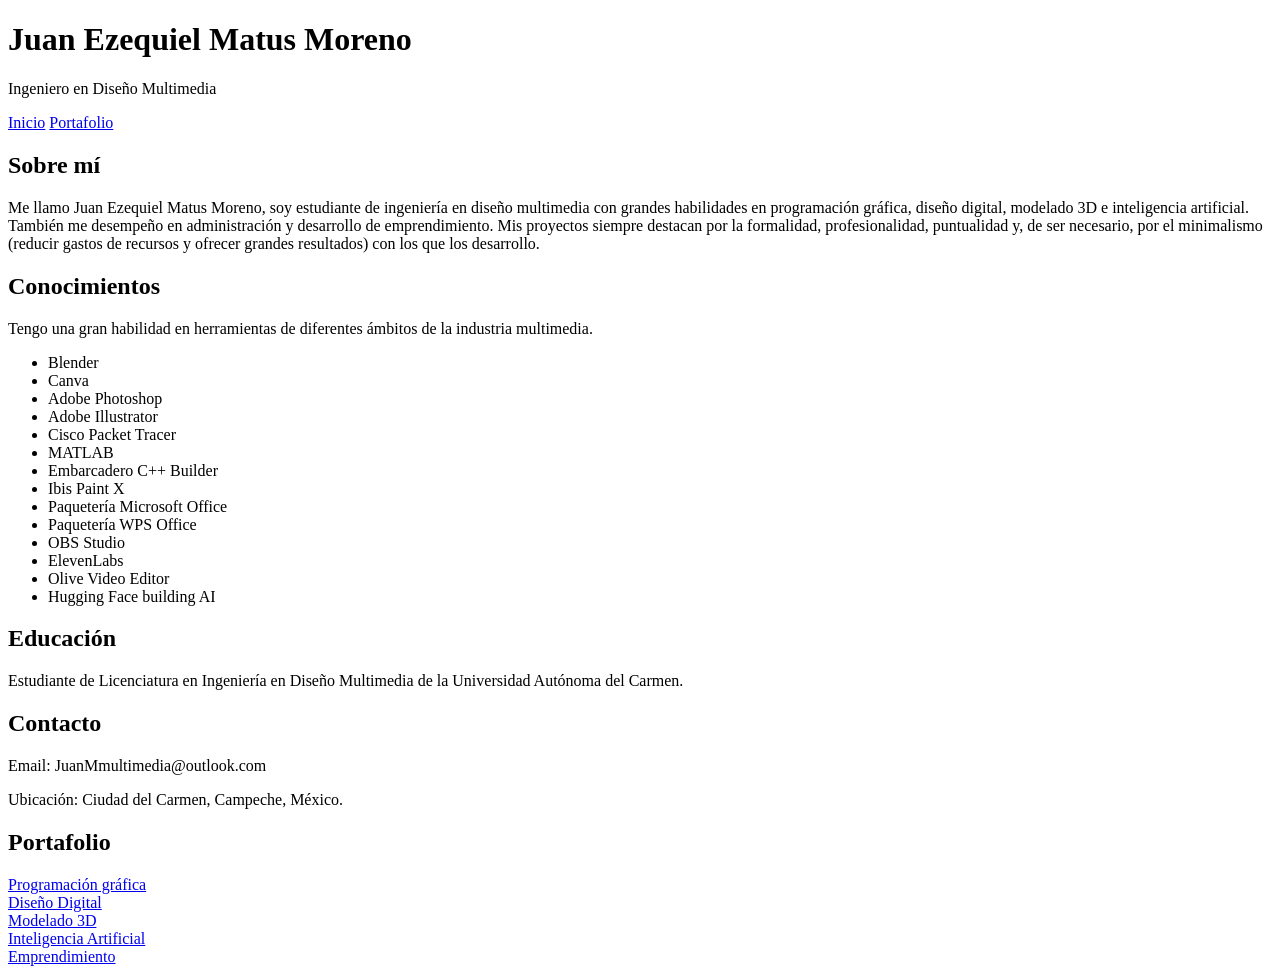
==== 02-maquetacion-cv/index.html @ 344bb556 "Primer version CV HTML" ====
<!DOCTYPE html>
<html lang="es">
<head>
    <meta charset="UTF-8">
    <title>Mi Curriculum Vitae</title>
</head>
<body>

<header>
    <h1>Juan Ezequiel Matus Moreno</h1>
    <p>Ingeniero en Diseño Multimedia</p>
</header>

<nav>
    <a href="index.html">Inicio</a>
    <a href="portafolio.html">Portafolio</a>
</nav>

<main>

<section>
    <h2>Sobre mí</h2>
    <p>Me llamo Juan Ezequiel Matus Moreno, soy estudiante de ingeniería en diseño multimedia con grandes habilidades en programación gráfica, diseño digital, modelado 3D e inteligencia artificial. También me desempeño en administración y desarrollo de emprendimiento. Mis proyectos siempre destacan por la formalidad, profesionalidad, puntualidad y, de ser necesario, por el minimalismo (reducir gastos de recursos y ofrecer grandes resultados) con los que los desarrollo.</p>
</section>

<section>
    <h2>Conocimientos</h2>
    <P>Tengo una gran habilidad en herramientas de diferentes ámbitos de la industria multimedia.</P>
    <ul>
        <li>Blender</li>
        <li>Canva</li>
        <li>Adobe Photoshop</li>
        <li>Adobe Illustrator</li>
        <li>Cisco Packet Tracer</li>
        <li>MATLAB</li>
        <li>Embarcadero C++ Builder</li>
        <li>Ibis Paint X</li>
        <li>Paquetería Microsoft Office</li>
        <li>Paquetería WPS Office</li>
        <li>OBS Studio</li>
        <li>ElevenLabs</li>
        <li>Olive Video Editor</li>
        <li>Hugging Face building AI</li>
    </ul>
</section>

<section>
    <h2>Educación</h2>
    <p>Estudiante de Licenciatura en Ingeniería en Diseño Multimedia de la Universidad Autónoma del Carmen.</p>
</section>

<section>
    <h2>Contacto</h2>
    <p>Email: JuanMmultimedia@outlook.com</p>
    <p>Ubicación: Ciudad del Carmen, Campeche, México.</p>
</section>

<section>
    <h2>Portafolio</h2>
    <a href="proyecto1.html">Programación gráfica</a><br>
    <a href="proyecto2.html">Diseño Digital</a><br>
    <a href="proyecto3.html">Modelado 3D</a><br>
    <a href="proyecto4.html">Inteligencia Artificial</a><br>
    <a href="proyecto5.html">Emprendimiento</a>
</section>

</main>

</body>
</html>
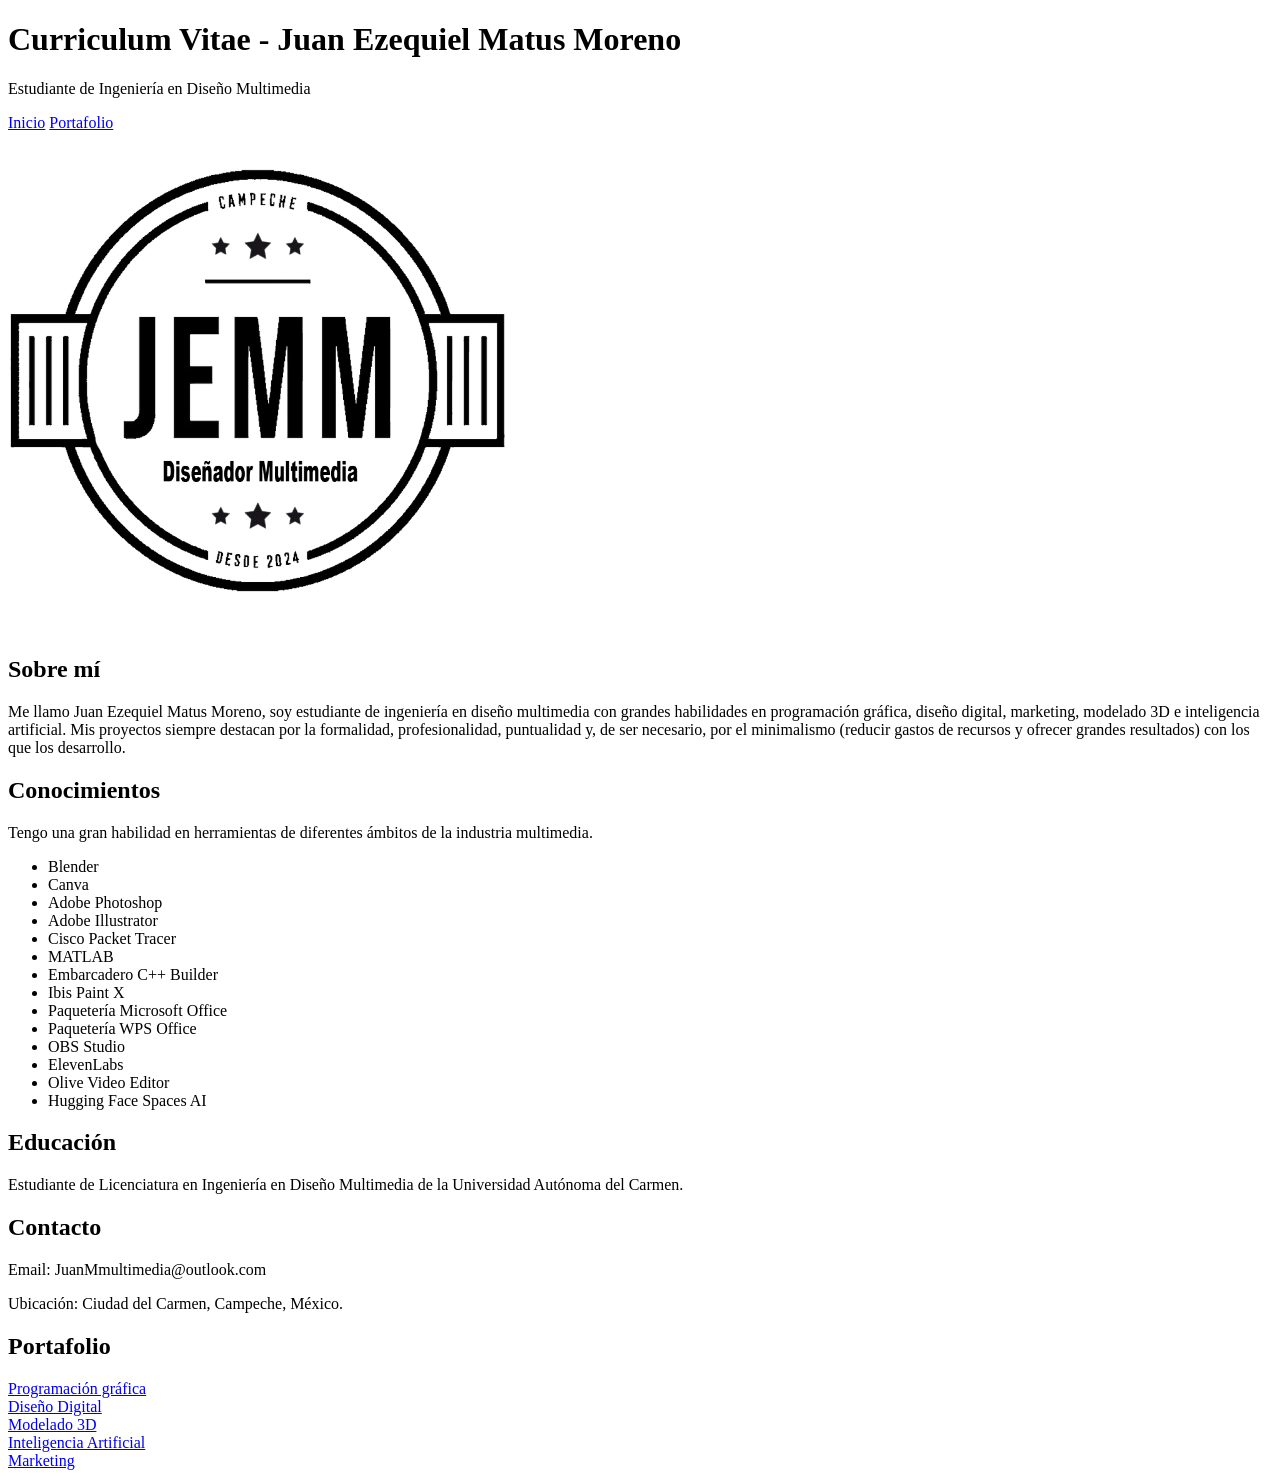
==== commit 5e480444: "Primer version CV HTML" ====
--- a/02-maquetacion-cv/index.html
+++ b/02-maquetacion-cv/index.html
@@ -7,8 +7,8 @@
 <body>
 
 <header>
-    <h1>Juan Ezequiel Matus Moreno</h1>
-    <p>Ingeniero en Diseño Multimedia</p>
+    <h1>Curriculum Vitae - Juan Ezequiel Matus Moreno</h1>
+    <p>Estudiante de Ingeniería en Diseño Multimedia</p>
 </header>
 
 <nav>
@@ -19,8 +19,9 @@
 <main>
 
 <section>
+    <img src="img/Marca personal.png" width="500">
     <h2>Sobre mí</h2>
-    <p>Me llamo Juan Ezequiel Matus Moreno, soy estudiante de ingeniería en diseño multimedia con grandes habilidades en programación gráfica, diseño digital, modelado 3D e inteligencia artificial. También me desempeño en administración y desarrollo de emprendimiento. Mis proyectos siempre destacan por la formalidad, profesionalidad, puntualidad y, de ser necesario, por el minimalismo (reducir gastos de recursos y ofrecer grandes resultados) con los que los desarrollo.</p>
+    <p>Me llamo Juan Ezequiel Matus Moreno, soy estudiante de ingeniería en diseño multimedia con grandes habilidades en programación gráfica, diseño digital, marketing, modelado 3D e inteligencia artificial. Mis proyectos siempre destacan por la formalidad, profesionalidad, puntualidad y, de ser necesario, por el minimalismo (reducir gastos de recursos y ofrecer grandes resultados) con los que los desarrollo.</p>
 </section>
 
 <section>
@@ -40,7 +41,7 @@
         <li>OBS Studio</li>
         <li>ElevenLabs</li>
         <li>Olive Video Editor</li>
-        <li>Hugging Face building AI</li>
+        <li>Hugging Face Spaces AI</li>
     </ul>
 </section>
 
@@ -57,11 +58,11 @@
 
 <section>
     <h2>Portafolio</h2>
-    <a href="proyecto1.html">Programación gráfica</a><br>
-    <a href="proyecto2.html">Diseño Digital</a><br>
-    <a href="proyecto3.html">Modelado 3D</a><br>
-    <a href="proyecto4.html">Inteligencia Artificial</a><br>
-    <a href="proyecto5.html">Emprendimiento</a>
+    <a href="proyectos1.html">Programación gráfica</a><br>
+    <a href="proyectos2.html">Diseño Digital</a><br>
+    <a href="proyectos3.html">Modelado 3D</a><br>
+    <a href="proyectos4.html">Inteligencia Artificial</a><br>
+    <a href="proyectos5.html">Marketing</a>
 </section>
 
 </main>
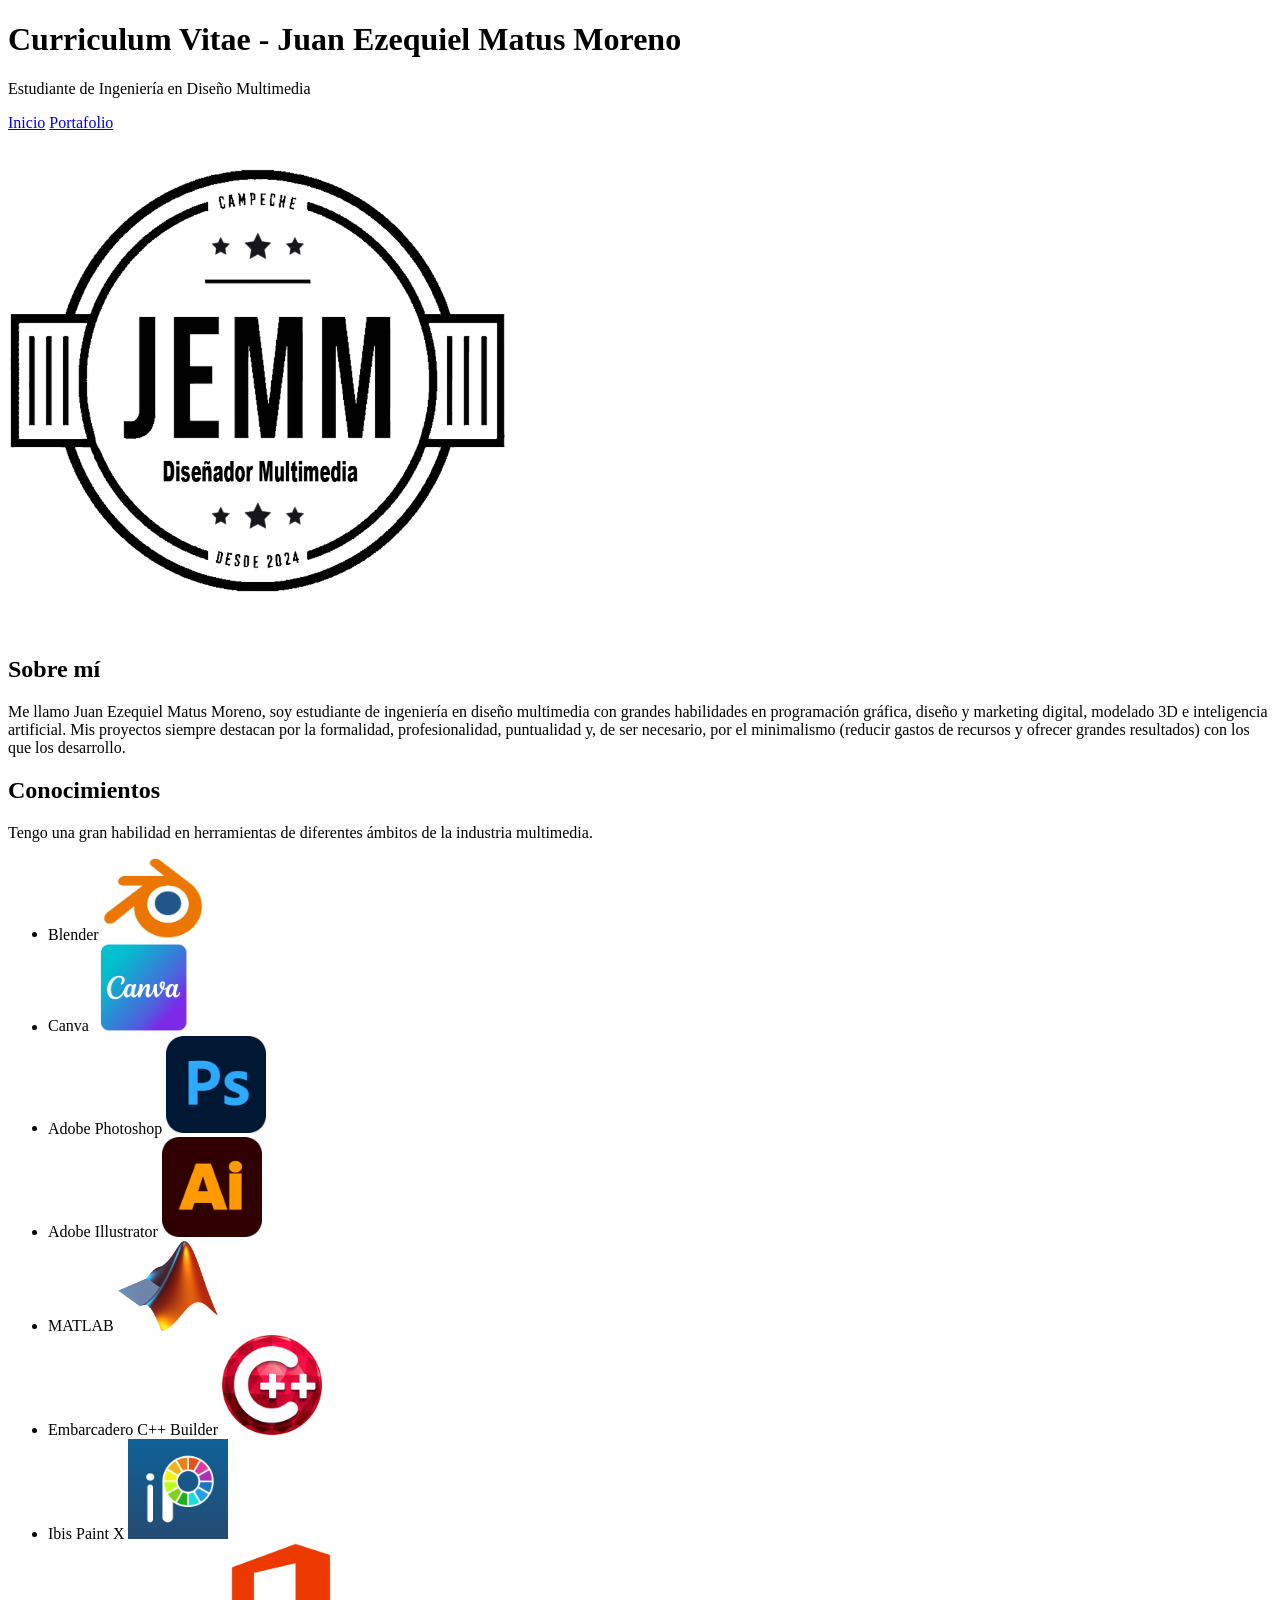
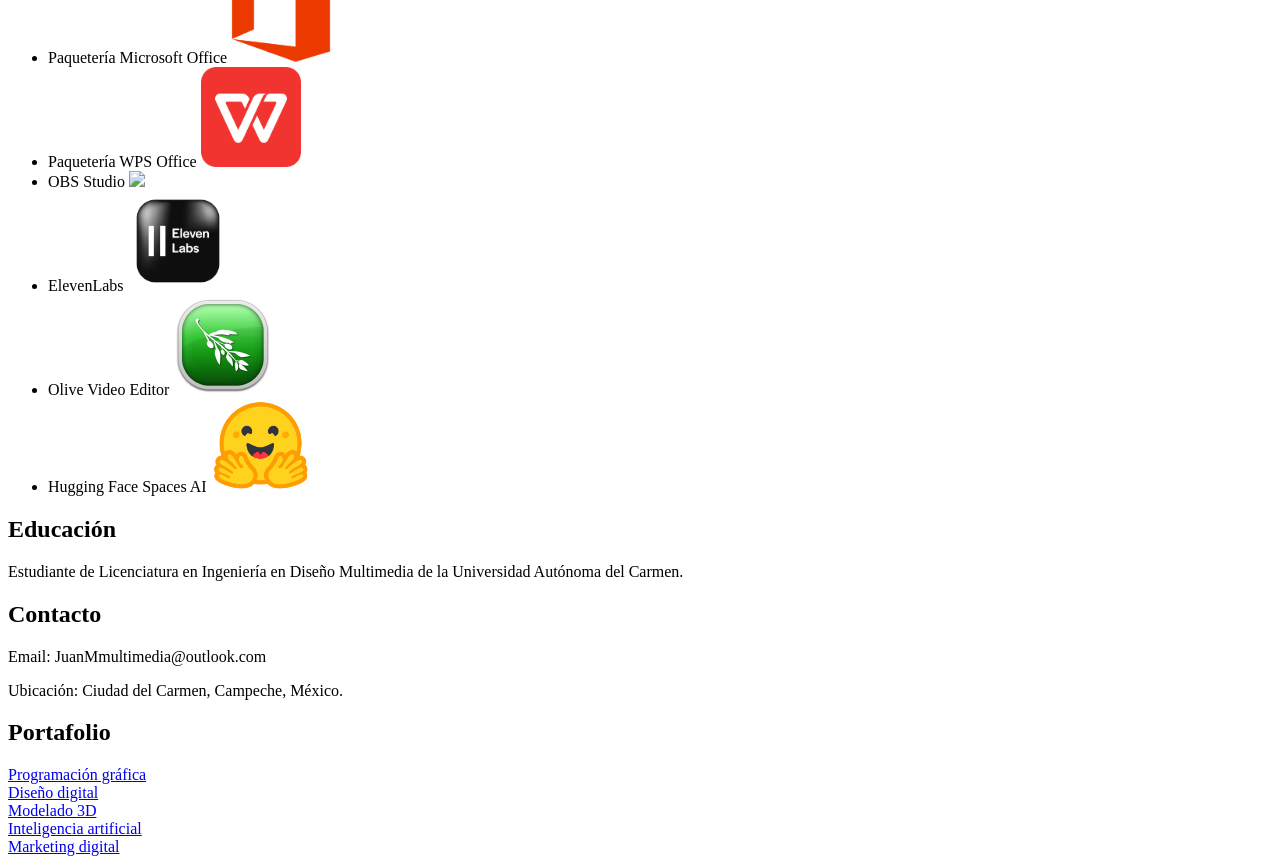
==== commit 88e67328: "Segunda version CV HTML" ====
--- a/02-maquetacion-cv/index.html
+++ b/02-maquetacion-cv/index.html
@@ -21,27 +21,26 @@
 <section>
     <img src="img/Marca personal.png" width="500">
     <h2>Sobre mí</h2>
-    <p>Me llamo Juan Ezequiel Matus Moreno, soy estudiante de ingeniería en diseño multimedia con grandes habilidades en programación gráfica, diseño digital, marketing, modelado 3D e inteligencia artificial. Mis proyectos siempre destacan por la formalidad, profesionalidad, puntualidad y, de ser necesario, por el minimalismo (reducir gastos de recursos y ofrecer grandes resultados) con los que los desarrollo.</p>
+    <p>Me llamo Juan Ezequiel Matus Moreno, soy estudiante de ingeniería en diseño multimedia con grandes habilidades en programación gráfica, diseño y marketing digital, modelado 3D e inteligencia artificial. Mis proyectos siempre destacan por la formalidad, profesionalidad, puntualidad y, de ser necesario, por el minimalismo (reducir gastos de recursos y ofrecer grandes resultados) con los que los desarrollo.</p>
 </section>
 
 <section>
     <h2>Conocimientos</h2>
     <P>Tengo una gran habilidad en herramientas de diferentes ámbitos de la industria multimedia.</P>
     <ul>
-        <li>Blender</li>
-        <li>Canva</li>
-        <li>Adobe Photoshop</li>
-        <li>Adobe Illustrator</li>
-        <li>Cisco Packet Tracer</li>
-        <li>MATLAB</li>
-        <li>Embarcadero C++ Builder</li>
-        <li>Ibis Paint X</li>
-        <li>Paquetería Microsoft Office</li>
-        <li>Paquetería WPS Office</li>
-        <li>OBS Studio</li>
-        <li>ElevenLabs</li>
-        <li>Olive Video Editor</li>
-        <li>Hugging Face Spaces AI</li>
+        <li>Blender <img src="img/Blender.png" width="100"></li>
+        <li>Canva <img src="img/Canva.png" width="100"></li>
+        <li>Adobe Photoshop <img src="img/Adobe Photoshop.png" width="100"></li>
+        <li>Adobe Illustrator <img src="img/Adobe Illustrator.png" width="100"></li>
+        <li>MATLAB <img src="img/MATLAB.png" width="100"></li>
+        <li>Embarcadero C++ Builder <img src="img/Embarcadero C++ Builder.png" width="100"></li>
+        <li>Ibis Paint X <img src="img/Ibis Paint X.png" width="100"></li>
+        <li>Paquetería Microsoft Office <img src="img/Microsoft Office.png" width="100"></li>
+        <li>Paquetería WPS Office <img src="img/WPS.png" width="100"></li>
+        <li>OBS Studio <img src="img/OBS Studio.png" width="100"></li>
+        <li>ElevenLabs <img src="img/ElevenLabs.png" width="100"></li>
+        <li>Olive Video Editor <img src="img/Olive Video Editor.png" width="100"></li>
+        <li>Hugging Face Spaces AI <img src="img/Hugging Face Spaces AI.png" width="100"></li>
     </ul>
 </section>
 
@@ -59,10 +58,10 @@
 <section>
     <h2>Portafolio</h2>
     <a href="proyectos1.html">Programación gráfica</a><br>
-    <a href="proyectos2.html">Diseño Digital</a><br>
+    <a href="proyectos2.html">Diseño digital</a><br>
     <a href="proyectos3.html">Modelado 3D</a><br>
-    <a href="proyectos4.html">Inteligencia Artificial</a><br>
-    <a href="proyectos5.html">Marketing</a>
+    <a href="proyectos4.html">Inteligencia artificial</a><br>
+    <a href="proyectos5.html">Marketing digital</a>
 </section>
 
 </main>
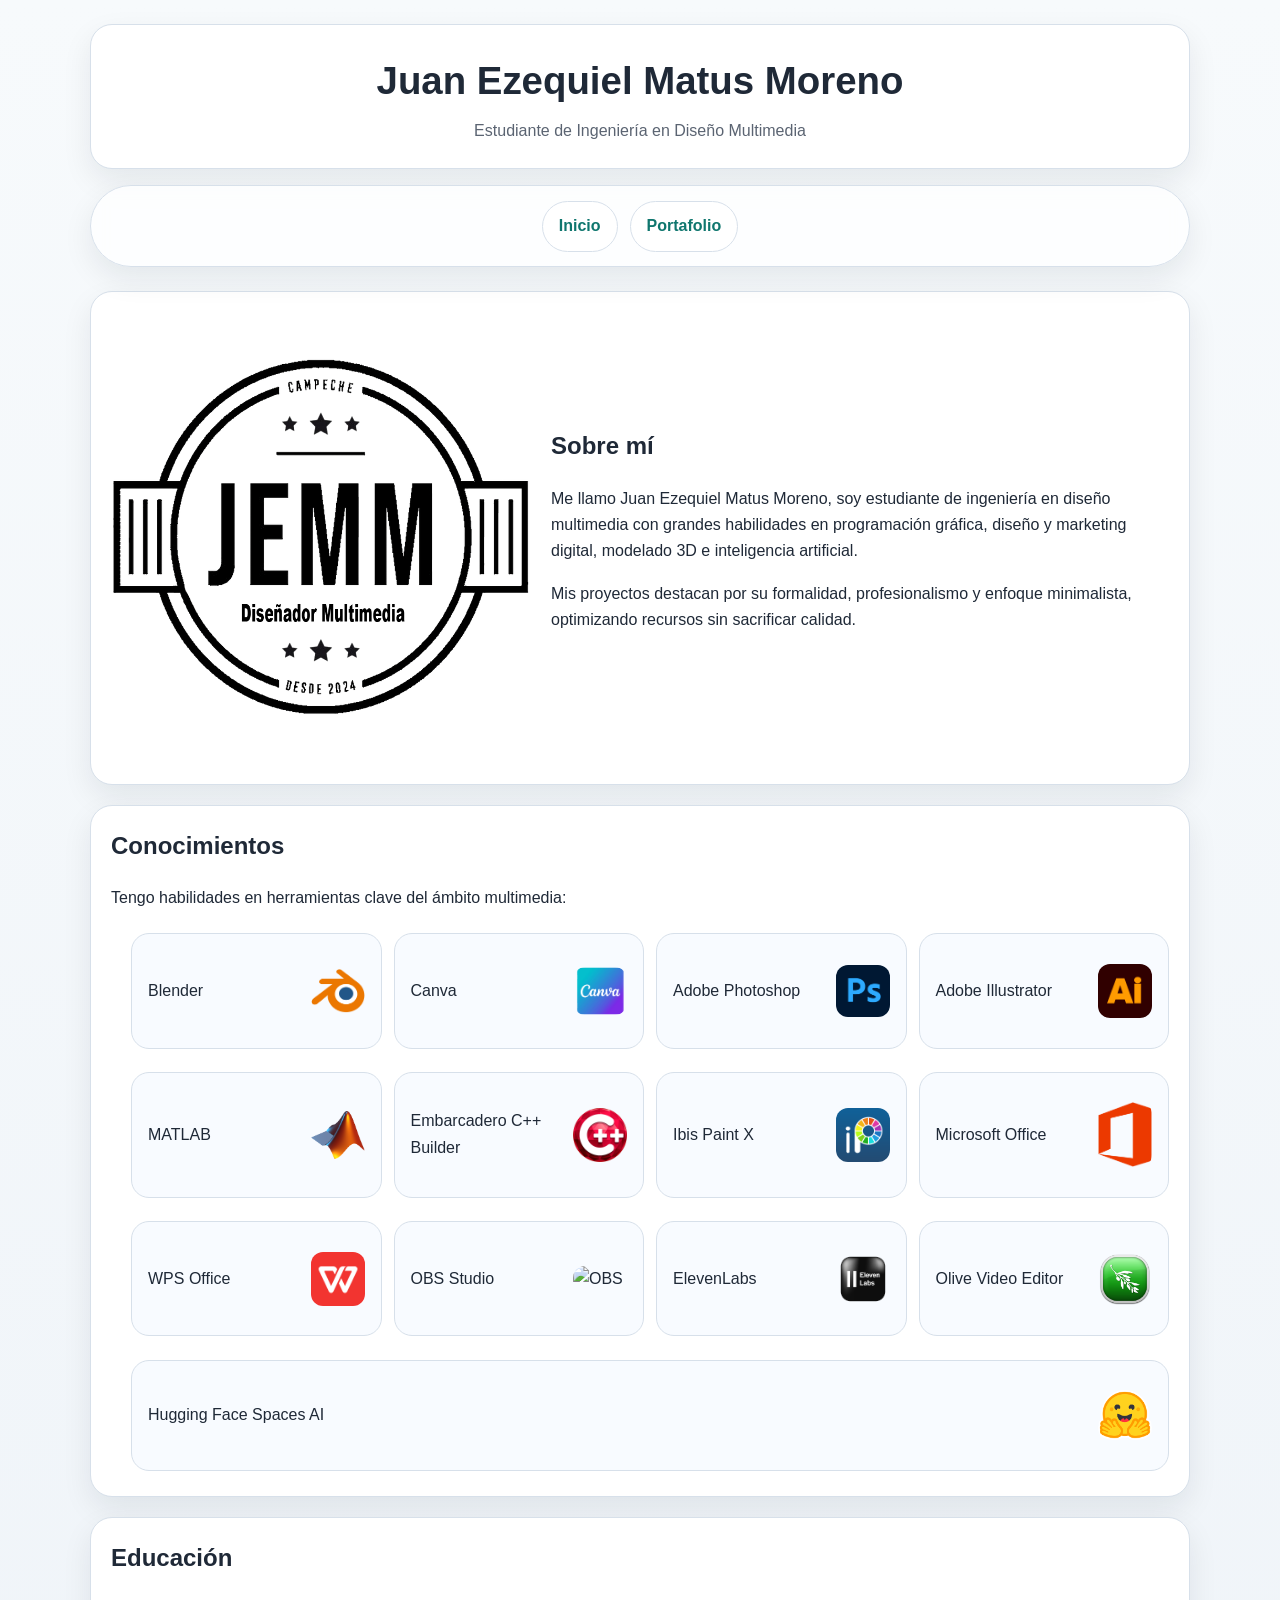
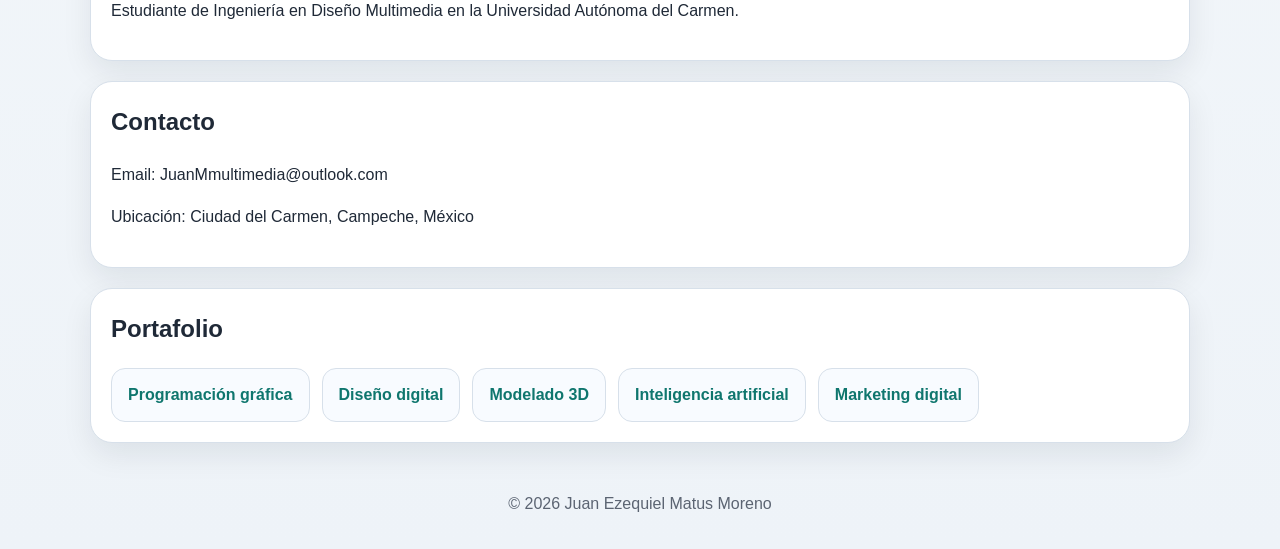
==== commit c36ca754: "Tercera version CV HTML con CSS en Index.html" ====
--- a/02-maquetacion-cv/index.html
+++ b/02-maquetacion-cv/index.html
@@ -2,69 +2,94 @@
 <html lang="es">
 <head>
     <meta charset="UTF-8">
-    <title>Mi Curriculum Vitae</title>
+    <title>Curriculum Vitae - Juan Ezequiel Matus Moreno</title>
+    <link rel="stylesheet" href="styles.css">
 </head>
-<body>
 
-<header>
-    <h1>Curriculum Vitae - Juan Ezequiel Matus Moreno</h1>
+<body class="page">
+
+<header class="site-header">
+    <h1>Juan Ezequiel Matus Moreno</h1>
     <p>Estudiante de Ingeniería en Diseño Multimedia</p>
 </header>
 
-<nav>
+<nav class="site-nav">
     <a href="index.html">Inicio</a>
     <a href="portafolio.html">Portafolio</a>
 </nav>
 
-<main>
+<main class="container">
 
-<section>
-    <img src="img/Marca personal.png" width="500">
-    <h2>Sobre mí</h2>
-    <p>Me llamo Juan Ezequiel Matus Moreno, soy estudiante de ingeniería en diseño multimedia con grandes habilidades en programación gráfica, diseño y marketing digital, modelado 3D e inteligencia artificial. Mis proyectos siempre destacan por la formalidad, profesionalidad, puntualidad y, de ser necesario, por el minimalismo (reducir gastos de recursos y ofrecer grandes resultados) con los que los desarrollo.</p>
-</section>
+    <!-- SOBRE MÍ -->
+    <section class="card hero">
+        <img src="img/Marca personal.png" alt="Marca personal">
 
-<section>
-    <h2>Conocimientos</h2>
-    <P>Tengo una gran habilidad en herramientas de diferentes ámbitos de la industria multimedia.</P>
-    <ul>
-        <li>Blender <img src="img/Blender.png" width="100"></li>
-        <li>Canva <img src="img/Canva.png" width="100"></li>
-        <li>Adobe Photoshop <img src="img/Adobe Photoshop.png" width="100"></li>
-        <li>Adobe Illustrator <img src="img/Adobe Illustrator.png" width="100"></li>
-        <li>MATLAB <img src="img/MATLAB.png" width="100"></li>
-        <li>Embarcadero C++ Builder <img src="img/Embarcadero C++ Builder.png" width="100"></li>
-        <li>Ibis Paint X <img src="img/Ibis Paint X.png" width="100"></li>
-        <li>Paquetería Microsoft Office <img src="img/Microsoft Office.png" width="100"></li>
-        <li>Paquetería WPS Office <img src="img/WPS.png" width="100"></li>
-        <li>OBS Studio <img src="img/OBS Studio.png" width="100"></li>
-        <li>ElevenLabs <img src="img/ElevenLabs.png" width="100"></li>
-        <li>Olive Video Editor <img src="img/Olive Video Editor.png" width="100"></li>
-        <li>Hugging Face Spaces AI <img src="img/Hugging Face Spaces AI.png" width="100"></li>
-    </ul>
-</section>
+        <div>
+            <h2>Sobre mí</h2>
+            <p>
+                Me llamo Juan Ezequiel Matus Moreno, soy estudiante de ingeniería en diseño multimedia con grandes habilidades en programación gráfica, diseño y marketing digital, modelado 3D e inteligencia artificial.
+            </p>
+            <p>
+                Mis proyectos destacan por su formalidad, profesionalismo y enfoque minimalista, optimizando recursos sin sacrificar calidad.
+            </p>
+        </div>
+    </section>
 
-<section>
-    <h2>Educación</h2>
-    <p>Estudiante de Licenciatura en Ingeniería en Diseño Multimedia de la Universidad Autónoma del Carmen.</p>
-</section>
+    <!-- CONOCIMIENTOS -->
+    <section class="card">
+        <h2>Conocimientos</h2>
+        <p>Tengo habilidades en herramientas clave del ámbito multimedia:</p>
 
-<section>
-    <h2>Contacto</h2>
-    <p>Email: JuanMmultimedia@outlook.com</p>
-    <p>Ubicación: Ciudad del Carmen, Campeche, México.</p>
-</section>
+        <ul class="skills-grid">
+            <li>Blender <img src="img/Blender.png" alt="Blender"></li>
+            <li>Canva <img src="img/Canva.png" alt="Canva"></li>
+            <li>Adobe Photoshop <img src="img/Adobe Photoshop.png" alt="Photoshop"></li>
+            <li>Adobe Illustrator <img src="img/Adobe Illustrator.png" alt="Illustrator"></li>
+            <li>MATLAB <img src="img/MATLAB.png" alt="MATLAB"></li>
+            <li>Embarcadero C++ Builder <img src="img/Embarcadero C++ Builder.png" alt="C++ Builder"></li>
+            <li>Ibis Paint X <img src="img/Ibis Paint X.png" alt="Ibis Paint"></li>
+            <li>Microsoft Office <img src="img/Microsoft Office.png" alt="Office"></li>
+            <li>WPS Office <img src="img/WPS.png" alt="WPS"></li>
+            <li>OBS Studio <img src="img/OBS Studio.png" alt="OBS"></li>
+            <li>ElevenLabs <img src="img/ElevenLabs.png" alt="ElevenLabs"></li>
+            <li>Olive Video Editor <img src="img/Olive Video Editor.png" alt="Olive"></li>
+            <li>Hugging Face Spaces AI <img src="img/Hugging Face Spaces AI.png" alt="Hugging Face"></li>
+        </ul>
+    </section>
 
-<section>
-    <h2>Portafolio</h2>
-    <a href="proyectos1.html">Programación gráfica</a><br>
-    <a href="proyectos2.html">Diseño digital</a><br>
-    <a href="proyectos3.html">Modelado 3D</a><br>
-    <a href="proyectos4.html">Inteligencia artificial</a><br>
-    <a href="proyectos5.html">Marketing digital</a>
-</section>
+    <!-- EDUCACIÓN -->
+    <section class="card">
+        <h2>Educación</h2>
+        <p>
+            Estudiante de Ingeniería en Diseño Multimedia en la Universidad Autónoma del Carmen.
+        </p>
+    </section>
+
+    <!-- CONTACTO -->
+    <section class="card">
+        <h2>Contacto</h2>
+        <p>Email: JuanMmultimedia@outlook.com</p>
+        <p>Ubicación: Ciudad del Carmen, Campeche, México</p>
+    </section>
+
+    <!-- PORTAFOLIO -->
+    <section class="card">
+        <h2>Portafolio</h2>
+
+        <div class="project-links">
+            <a href="proyectos1.html">Programación gráfica</a>
+            <a href="proyectos2.html">Diseño digital</a>
+            <a href="proyectos3.html">Modelado 3D</a>
+            <a href="proyectos4.html">Inteligencia artificial</a>
+            <a href="proyectos5.html">Marketing digital</a>
+        </div>
+    </section>
 
 </main>
 
+<footer>
+    <p>© 2026 Juan Ezequiel Matus Moreno</p>
+</footer>
+
 </body>
 </html>
--- a/02-maquetacion-cv/styles.css
+++ b/02-maquetacion-cv/styles.css
@@ -0,0 +1,256 @@
+:root{
+  --bg: #eef3f8;
+  --surface: #ffffff;
+  --surface-2: #f8fbff;
+  --text: #1f2937;
+  --muted: #5b6472;
+  --brand: #0f766e;
+  --brand-dark: #115e59;
+  --border: #d7e0ea;
+  --shadow: 0 12px 30px rgba(15, 23, 42, 0.08);
+  --radius: 22px;
+}
+
+*{
+  box-sizing: border-box;
+}
+
+html{
+  scroll-behavior: smooth;
+}
+
+body.page{
+  margin: 0;
+  font-family: Arial, Helvetica, sans-serif;
+  color: var(--text);
+  background: linear-gradient(180deg, #f7fafc 0%, var(--bg) 100%);
+  line-height: 1.65;
+}
+
+img,
+video{
+  max-width: 100%;
+  height: auto;
+  display: block;
+  border-radius: 18px;
+}
+
+a{
+  color: var(--brand);
+  text-decoration: none;
+}
+
+a:hover{
+  color: var(--brand-dark);
+  text-decoration: underline;
+}
+
+.container{
+  width: min(1100px, calc(100% - 2rem));
+  margin: 1.5rem auto 3rem;
+  display: flex;
+  flex-direction: column;
+  gap: 1.25rem;
+}
+
+.site-header{
+  width: min(1100px, calc(100% - 2rem));
+  margin: 1.5rem auto 0;
+  padding: 1.5rem 1.25rem;
+  text-align: center;
+  background: var(--surface);
+  border: 1px solid var(--border);
+  border-radius: var(--radius);
+  box-shadow: var(--shadow);
+}
+
+.site-header h1{
+  margin: 0 0 .35rem;
+  font-size: clamp(1.7rem, 3vw, 2.7rem);
+}
+
+.site-header p{
+  margin: 0;
+  color: var(--muted);
+}
+
+.site-nav{
+  width: min(1100px, calc(100% - 2rem));
+  margin: 1rem auto 0;
+  padding: .9rem 1rem;
+  display: flex;
+  flex-wrap: wrap;
+  justify-content: center;
+  gap: .75rem;
+  background: rgba(255,255,255,.78);
+  backdrop-filter: blur(8px);
+  border: 1px solid var(--border);
+  border-radius: 999px;
+  box-shadow: var(--shadow);
+}
+
+.site-nav a{
+  display: inline-flex;
+  align-items: center;
+  justify-content: center;
+  padding: .7rem 1rem;
+  border-radius: 999px;
+  background: var(--surface);
+  border: 1px solid var(--border);
+  font-weight: 700;
+  text-decoration: none;
+}
+
+.site-nav a:hover{
+  background: var(--brand);
+  color: #fff;
+  border-color: var(--brand);
+  text-decoration: none;
+}
+
+.card{
+  background: var(--surface);
+  border: 1px solid var(--border);
+  border-radius: var(--radius);
+  box-shadow: var(--shadow);
+  padding: 1.25rem;
+}
+
+.card h2,
+.card h3,
+.card h4{
+  margin-top: 0;
+}
+
+.card p{
+  color: var(--text);
+}
+
+.hero{
+  display: flex;
+  flex-wrap: wrap;
+  align-items: center;
+  gap: 1.25rem;
+}
+
+.hero > img{
+  flex: 1 1 320px;
+  max-width: 420px;
+  margin: 0 auto;
+}
+
+.hero > :not(img){
+  flex: 1 1 320px;
+}
+
+.skills-grid{
+  list-style: none;
+  padding: 0;
+  margin: 1rem 0 0;
+  display: flex;
+  flex-wrap: wrap;
+  gap: .75rem;
+}
+
+.skills-grid li{
+  flex: 1 1 220px;
+  display: flex;
+  align-items: center;
+  justify-content: space-between;
+  gap: .8rem;
+  padding: .85rem 1rem;
+  background: var(--surface-2);
+  border: 1px solid var(--border);
+  border-radius: 18px;
+}
+
+.skills-grid img{
+  width: 54px;
+  object-fit: contain;
+  border-radius: 12px;
+}
+
+.project-links{
+  display: flex;
+  flex-wrap: wrap;
+  gap: .75rem;
+}
+
+.project-links a{
+  display: inline-flex;
+  padding: .8rem 1rem;
+  background: var(--surface-2);
+  border: 1px solid var(--border);
+  border-radius: 14px;
+  font-weight: 700;
+}
+
+.project-links a:hover{
+  background: var(--brand);
+  color: #fff;
+  text-decoration: none;
+}
+
+.card ul,
+.card ol{
+  padding-left: 1.25rem;
+}
+
+.card li{
+  margin: .35rem 0;
+}
+
+.card img,
+.card video,
+.card audio{
+  margin: 1rem 0;
+}
+
+.media-grid{
+  display: flex;
+  flex-wrap: wrap;
+  gap: 1rem;
+  align-items: flex-start;
+}
+
+.media-grid > *{
+  flex: 1 1 300px;
+}
+
+.media-grid img,
+.media-grid video{
+  width: 100%;
+}
+
+.note{
+  color: var(--muted);
+  font-size: .95rem;
+  margin-top: .5rem;
+}
+
+footer{
+  width: min(1100px, calc(100% - 2rem));
+  margin: 0 auto 2rem;
+  text-align: center;
+  color: var(--muted);
+}
+
+@media (max-width: 700px){
+  .site-header,
+  .site-nav,
+  .container{
+    width: min(100% - 1rem, 1100px);
+  }
+
+  .site-nav{
+    border-radius: 24px;
+  }
+
+  .card{
+    padding: 1rem;
+  }
+
+  .skills-grid li{
+    flex: 1 1 100%;
+  }
+}
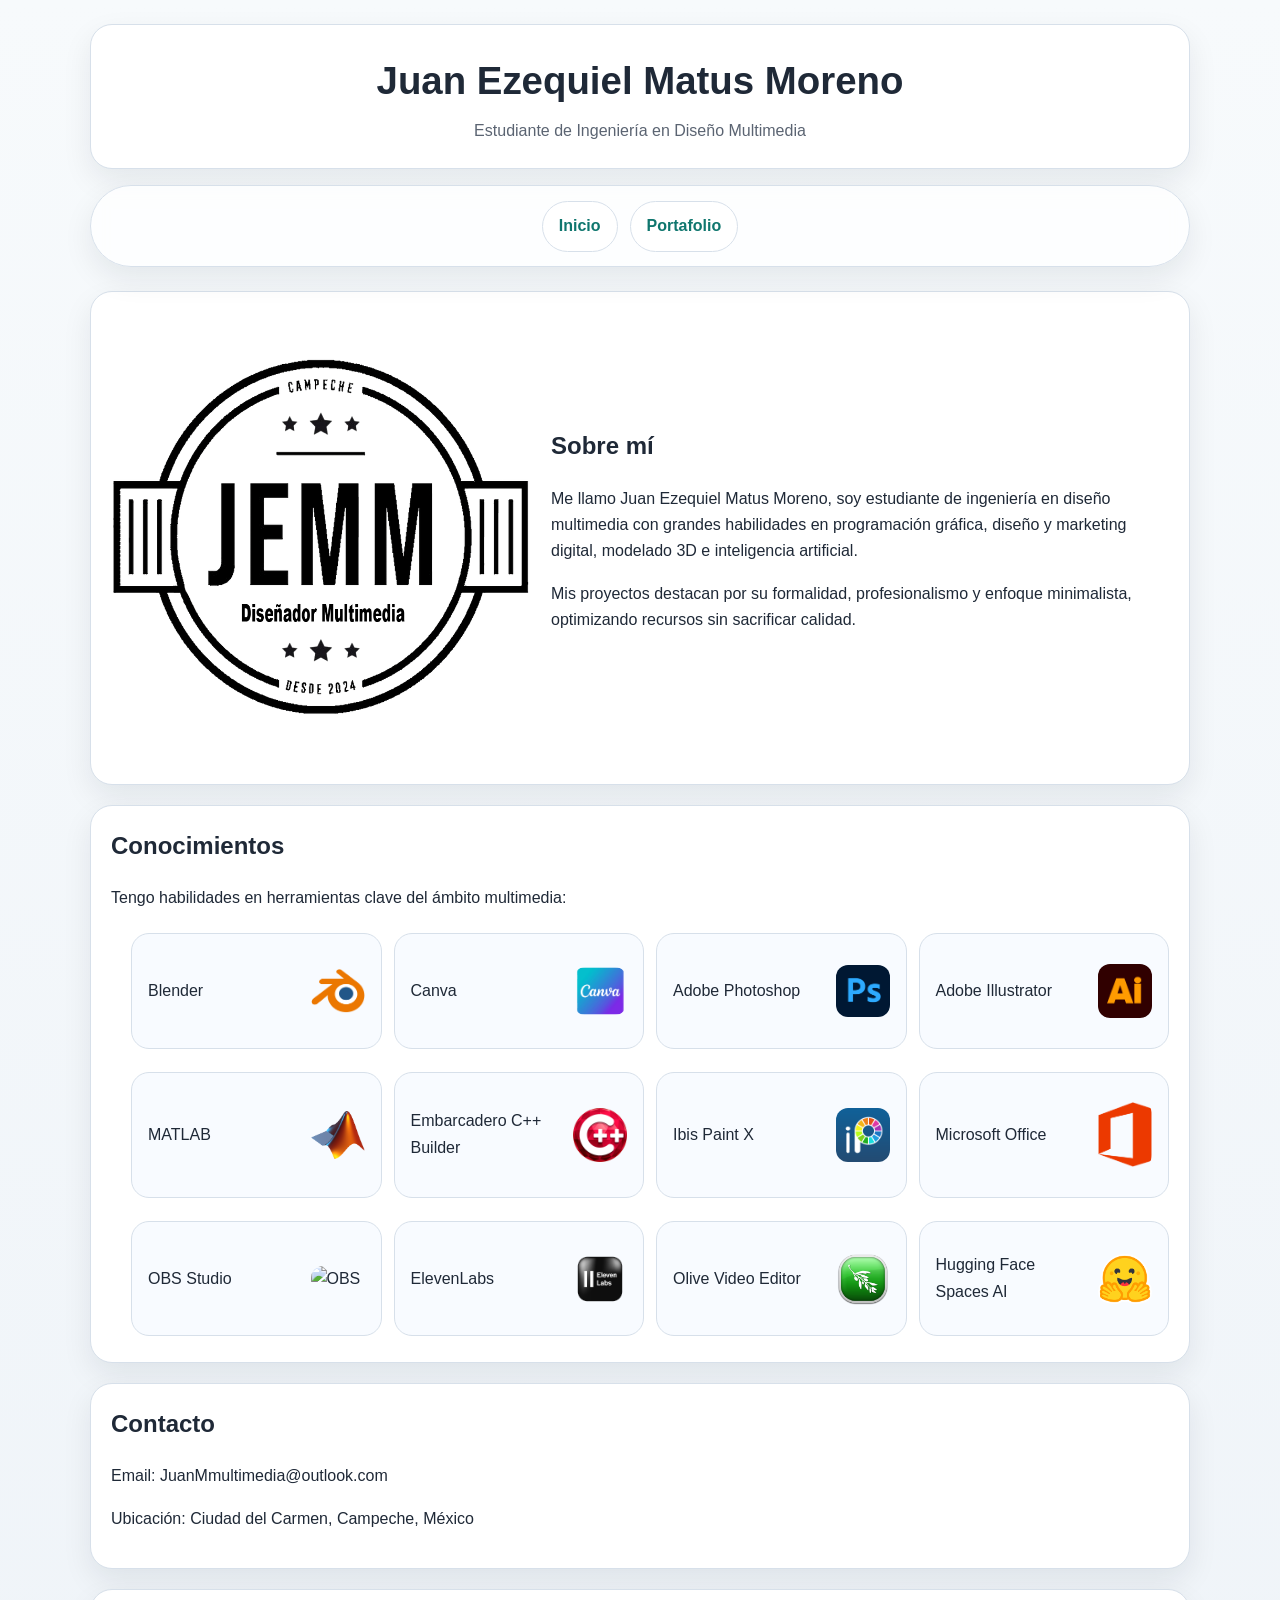
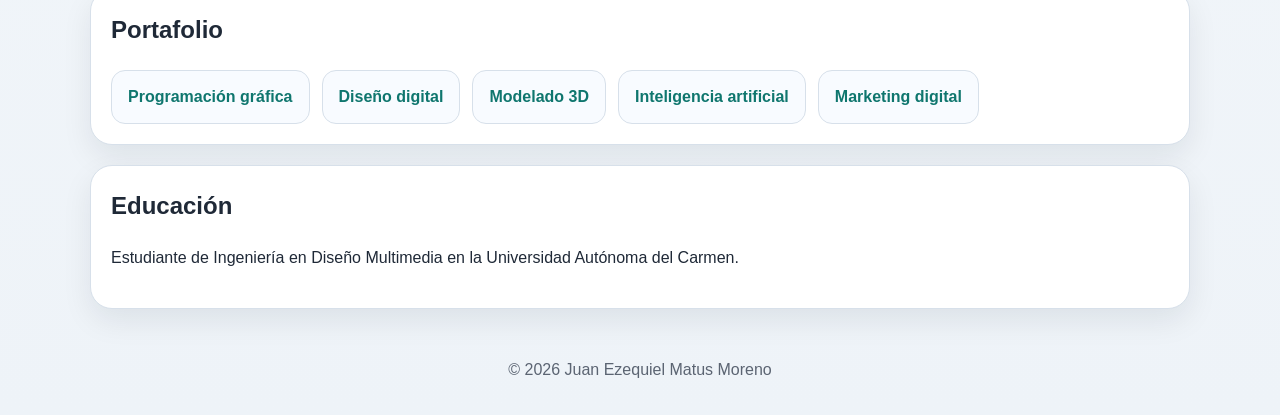
==== commit a648a6a5: "Cuarta y última  version CV HTML con CSS" ====
--- a/02-maquetacion-cv/index.html
+++ b/02-maquetacion-cv/index.html
@@ -49,20 +49,11 @@
             <li>Embarcadero C++ Builder <img src="img/Embarcadero C++ Builder.png" alt="C++ Builder"></li>
             <li>Ibis Paint X <img src="img/Ibis Paint X.png" alt="Ibis Paint"></li>
             <li>Microsoft Office <img src="img/Microsoft Office.png" alt="Office"></li>
-            <li>WPS Office <img src="img/WPS.png" alt="WPS"></li>
             <li>OBS Studio <img src="img/OBS Studio.png" alt="OBS"></li>
             <li>ElevenLabs <img src="img/ElevenLabs.png" alt="ElevenLabs"></li>
             <li>Olive Video Editor <img src="img/Olive Video Editor.png" alt="Olive"></li>
             <li>Hugging Face Spaces AI <img src="img/Hugging Face Spaces AI.png" alt="Hugging Face"></li>
         </ul>
-    </section>
-
-    <!-- EDUCACIÓN -->
-    <section class="card">
-        <h2>Educación</h2>
-        <p>
-            Estudiante de Ingeniería en Diseño Multimedia en la Universidad Autónoma del Carmen.
-        </p>
     </section>
 
     <!-- CONTACTO -->
@@ -85,6 +76,14 @@
         </div>
     </section>
 
+    <!-- EDUCACIÓN -->
+    <section class="card">
+        <h2>Educación</h2>
+        <p> 
+        Estudiante de Ingeniería en Diseño Multimedia en la Universidad Autónoma del Carmen.
+        </p>
+    </section>
+
 </main>
 
 <footer>
